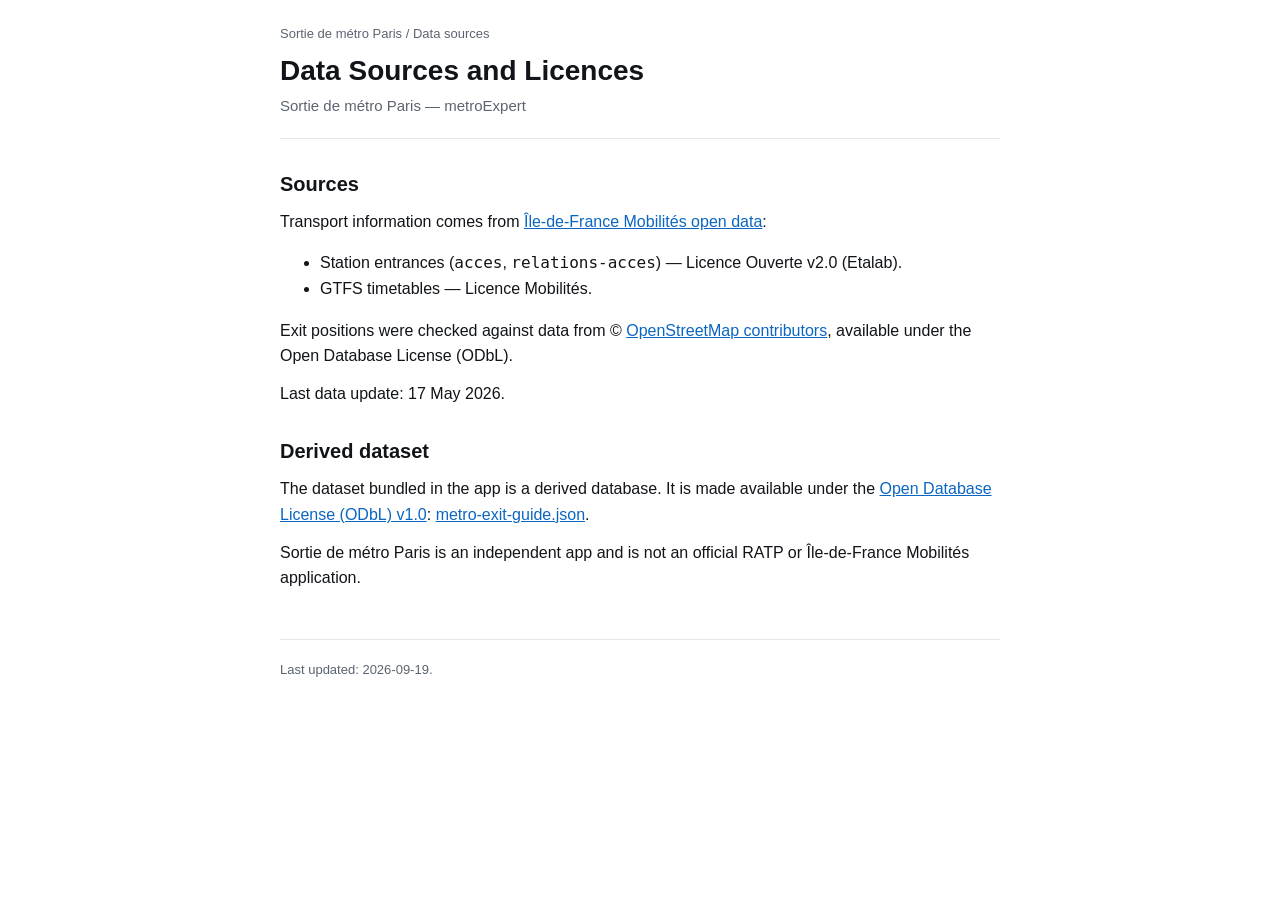
==== data.html @ 8806a15d "Add data sources page and publish the derived dataset under the ODbL Co-Authored-By: Claude Opus 5 <" ====
<!doctype html>
<html lang="en">
  <head>
    <meta charset="utf-8" />
    <meta name="viewport" content="width=device-width,initial-scale=1" />
    <title>Data Sources — Sortie de métro Paris</title>
    <link rel="stylesheet" href="style.css" />
  </head>
  <body>
    <main>
      <header>
        <div class="breadcrumb"><a href="index.html">Sortie de métro Paris</a> / Data sources</div>
        <h1>Data Sources and Licences</h1>
        <p class="subtitle">Sortie de métro Paris — metroExpert</p>
      </header>

      <h2>Sources</h2>
      <p>Transport information comes from <a href="https://data.iledefrance-mobilites.fr/">Île-de-France Mobilités open data</a>:</p>
      <ul>
        <li>Station entrances (<code>acces</code>, <code>relations-acces</code>) — Licence Ouverte v2.0 (Etalab).</li>
        <li>GTFS timetables — Licence Mobilités.</li>
      </ul>
      <p>
        Exit positions were checked against data from © <a href="https://www.openstreetmap.org/copyright">OpenStreetMap contributors</a>,
        available under the Open Database License (ODbL).
      </p>
      <p>Last data update: 17 May 2026.</p>

      <h2>Derived dataset</h2>
      <p>
        The dataset bundled in the app is a derived database. It is made available under the
        <a href="https://opendatacommons.org/licenses/odbl/1-0/">Open Database License (ODbL) v1.0</a>:
        <a href="data/metro-exit-guide.json">metro-exit-guide.json</a>.
      </p>
      <p>
        Sortie de métro Paris is an independent app and is not an official RATP or Île-de-France Mobilités application.
      </p>

      <footer>
        <p>Last updated: 2026-09-19.</p>
      </footer>
    </main>
  </body>
</html>
---- style.css ----
:root {
  color-scheme: light dark;
  --bg: #ffffff;
  --fg: #111418;
  --muted: #5a6470;
  --accent: #0b66c2;
  --border: #e3e6eb;
  --card: #f6f8fa;
}
@media (prefers-color-scheme: dark) {
  :root {
    --bg: #0e1116;
    --fg: #e6e8eb;
    --muted: #9aa3ad;
    --accent: #6ab0ff;
    --border: #20262e;
    --card: #161a20;
  }
}
* { box-sizing: border-box; }
html, body { margin: 0; padding: 0; }
body {
  background: var(--bg);
  color: var(--fg);
  font: 16px/1.6 -apple-system, BlinkMacSystemFont, "Segoe UI", Roboto, "Helvetica Neue", Arial, sans-serif;
  padding: 24px 16px 64px;
}
main {
  max-width: 720px;
  margin: 0 auto;
}
header {
  border-bottom: 1px solid var(--border);
  margin-bottom: 32px;
  padding-bottom: 20px;
}
header .breadcrumb {
  font-size: 13px;
  color: var(--muted);
  margin-bottom: 8px;
}
header .breadcrumb a { color: var(--muted); text-decoration: none; }
header .breadcrumb a:hover { color: var(--accent); text-decoration: underline; }
h1 { font-size: 28px; line-height: 1.25; margin: 0 0 6px; font-weight: 700; }
.subtitle { color: var(--muted); font-size: 15px; margin: 0; }
h2 { font-size: 20px; line-height: 1.3; margin: 32px 0 12px; font-weight: 600; }
p { margin: 0 0 12px; }
a { color: var(--accent); }
ul.nav {
  list-style: none;
  padding: 0;
  margin: 16px 0 0;
  display: grid;
  gap: 12px;
}
ul.nav li {
  background: var(--card);
  border: 1px solid var(--border);
  border-radius: 10px;
  padding: 14px 16px;
}
ul.nav li a {
  text-decoration: none;
  font-weight: 600;
  font-size: 16px;
}
ul.nav li .desc {
  color: var(--muted);
  font-size: 14px;
  margin-top: 4px;
}
footer {
  margin-top: 48px;
  padding-top: 20px;
  border-top: 1px solid var(--border);
  color: var(--muted);
  font-size: 13px;
}
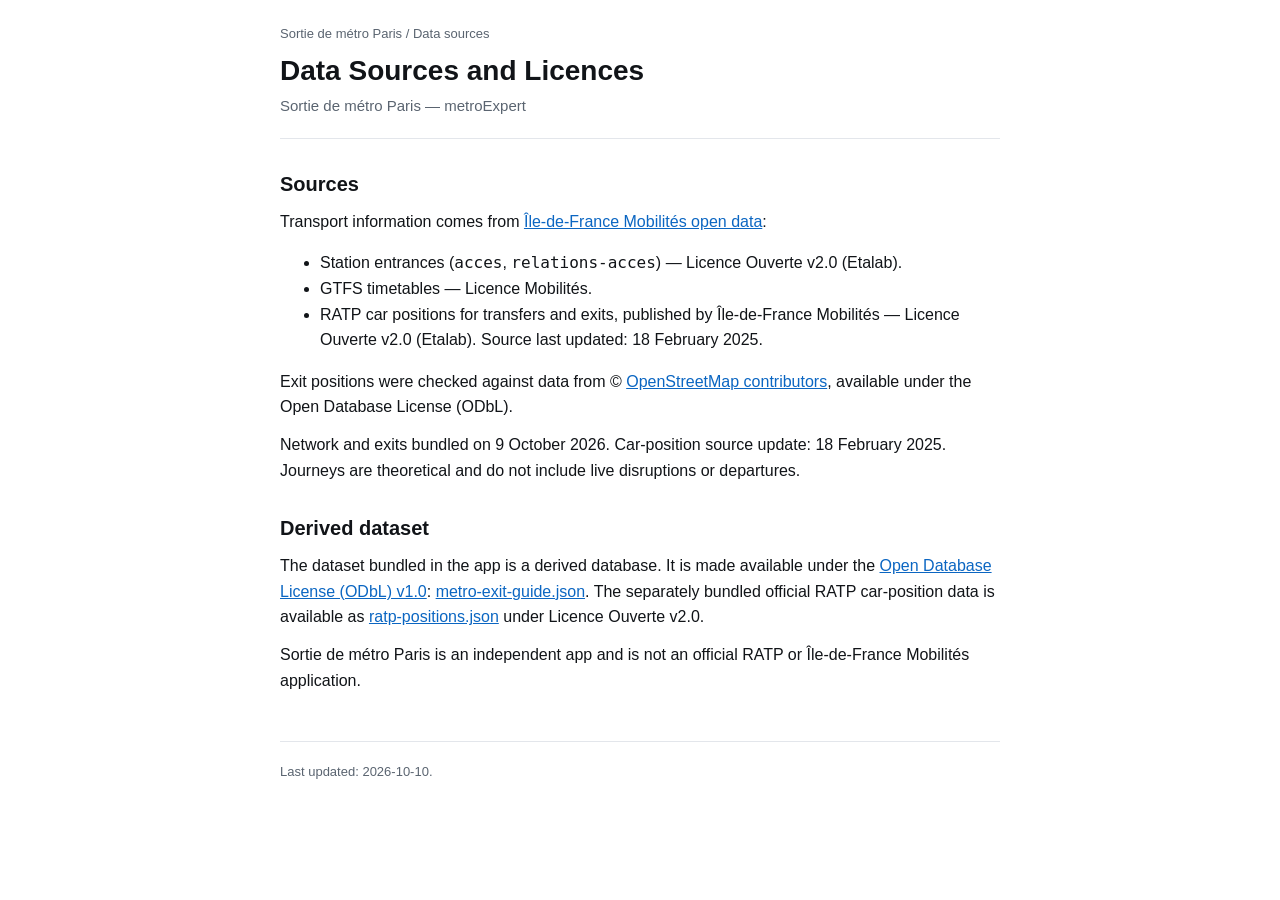
==== commit afd7200d: "Publish transfer guide data and align release descriptions" ====
--- a/data.html
+++ b/data.html
@@ -19,26 +19,28 @@
       <ul>
         <li>Station entrances (<code>acces</code>, <code>relations-acces</code>) — Licence Ouverte v2.0 (Etalab).</li>
         <li>GTFS timetables — Licence Mobilités.</li>
+        <li>RATP car positions for transfers and exits, published by Île-de-France Mobilités — Licence Ouverte v2.0 (Etalab). Source last updated: 18 February 2025.</li>
       </ul>
       <p>
         Exit positions were checked against data from © <a href="https://www.openstreetmap.org/copyright">OpenStreetMap contributors</a>,
         available under the Open Database License (ODbL).
       </p>
-      <p>Last data update: 17 May 2026.</p>
+      <p>Network and exits bundled on 9 October 2026. Car-position source update: 18 February 2025. Journeys are theoretical and do not include live disruptions or departures.</p>
 
       <h2>Derived dataset</h2>
       <p>
         The dataset bundled in the app is a derived database. It is made available under the
         <a href="https://opendatacommons.org/licenses/odbl/1-0/">Open Database License (ODbL) v1.0</a>:
-        <a href="data/metro-exit-guide.json">metro-exit-guide.json</a>.
+        <a href="data/metro-exit-guide.json">metro-exit-guide.json</a>. The separately bundled official RATP car-position data is available as <a href="data/ratp-positions.json">ratp-positions.json</a> under Licence Ouverte v2.0.
       </p>
       <p>
         Sortie de métro Paris is an independent app and is not an official RATP or Île-de-France Mobilités application.
       </p>
 
       <footer>
-        <p>Last updated: 2026-09-19.</p>
+        <p>Last updated: 2026-10-10.</p>
       </footer>
     </main>
   </body>
 </html>
+
